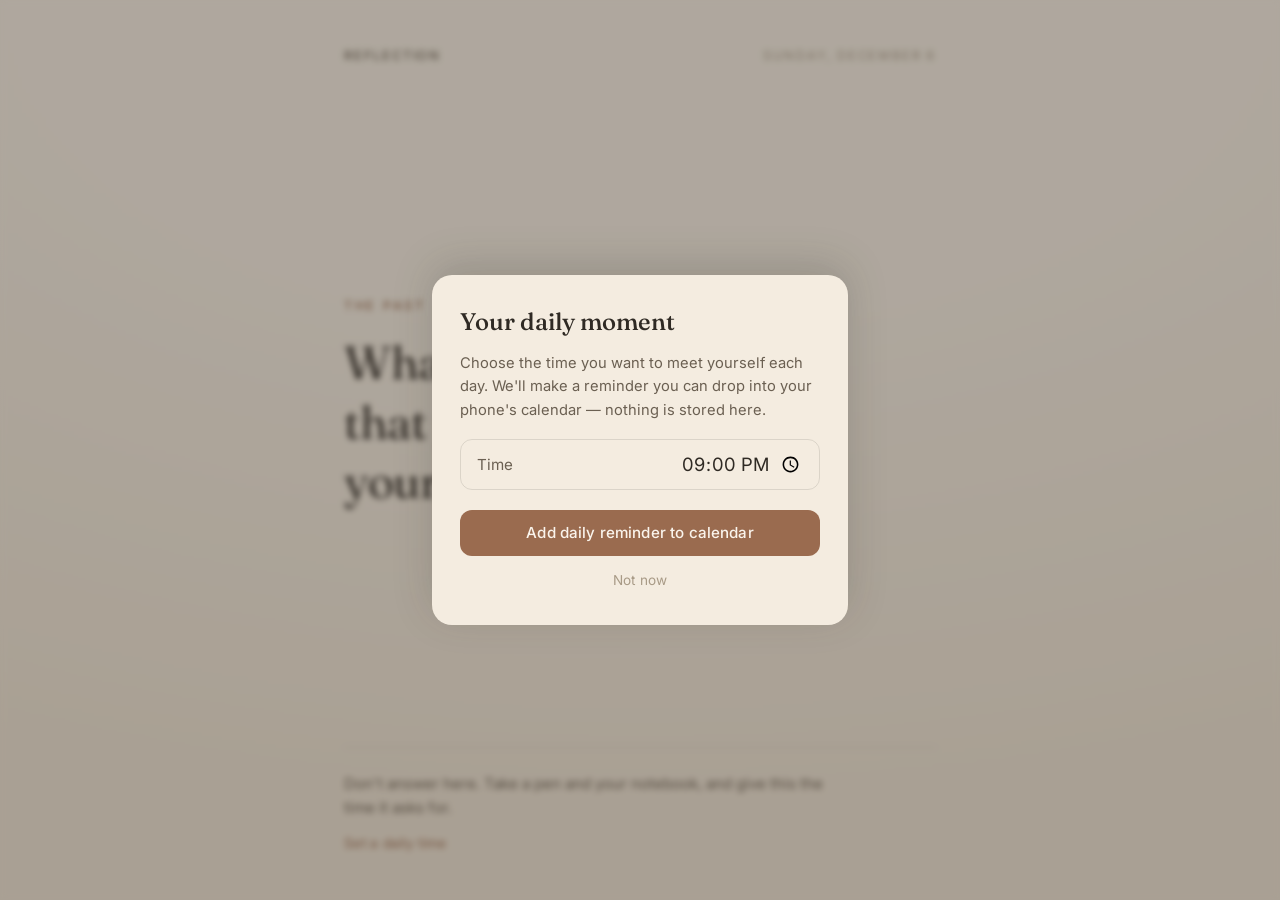
==== index.html @ e58444ba "Reflection: a daily question you answer on paper A single-screen static app. One deep question a day" ====
<!doctype html>
<html lang="en">
<head>
  <meta charset="utf-8" />
  <meta name="viewport" content="width=device-width, initial-scale=1, viewport-fit=cover" />
  <title>Reflection</title>
  <meta name="description" content="One deep question a day. You answer in a notebook, not here. No account, nothing saved." />
  <meta name="theme-color" content="#f4ece0" />

  <!-- A quiet serif for the question, a clean sans for everything small. -->
  <link rel="preconnect" href="https://fonts.googleapis.com" />
  <link rel="preconnect" href="https://fonts.gstatic.com" crossorigin />
  <link href="https://fonts.googleapis.com/css2?family=Fraunces:ital,opsz,wght@0,9..144,400;0,9..144,500;1,9..144,400&family=Inter:wght@400;500&display=swap" rel="stylesheet" />

  <link rel="stylesheet" href="css/style.css" />
</head>
<body>
  <main class="stage">
    <header class="masthead">
      <span class="brand">Reflection</span>
      <span class="date" id="date"></span>
    </header>

    <section class="prompt">
      <p class="category" id="category"></p>
      <h1 class="question" id="question">…</h1>
    </section>

    <footer class="ritual">
      <p class="instruction">
        Don't answer here. Take a pen and your notebook,
        and give this the time it asks for.
      </p>
      <button class="link-btn" id="openReminder" type="button">Set a daily time</button>
    </footer>
  </main>

  <!-- Reminder sheet: pick a time, download a recurring calendar reminder. -->
  <div class="sheet-backdrop" id="backdrop" hidden>
    <div class="sheet" role="dialog" aria-modal="true" aria-labelledby="sheetTitle">
      <h2 id="sheetTitle">Your daily moment</h2>
      <p class="sheet-copy">
        Choose the time you want to meet yourself each day.
        We'll make a reminder you can drop into your phone's calendar —
        nothing is stored here.
      </p>
      <label class="time-field">
        <span>Time</span>
        <input type="time" id="time" value="21:00" />
      </label>
      <button class="primary-btn" id="downloadIcs" type="button">Add daily reminder to calendar</button>
      <button class="link-btn close" id="closeReminder" type="button">Not now</button>
    </div>
  </div>

  <script src="js/questions.js"></script>
  <script src="js/app.js"></script>
</body>
</html>
---- css/style.css ----
/* Calm & warm: paper, warm ink, and a great deal of room to breathe. */

:root {
  --paper:      #f4ece0;
  --paper-deep: #ece1d1;
  --ink:        #2f2a24;
  --ink-soft:   #6b6052;
  --ink-faint:  #a89a86;
  --accent:     #9a6b4f;
  --line:       rgba(47, 42, 36, 0.12);

  --serif: "Fraunces", Georgia, "Times New Roman", serif;
  --sans:  "Inter", -apple-system, BlinkMacSystemFont, "Segoe UI", sans-serif;
}

* { box-sizing: border-box; margin: 0; padding: 0; }

html, body { height: 100%; }

body {
  background: var(--paper);
  /* a faint warm vignette so it feels like a page, not a screen */
  background-image: radial-gradient(120% 90% at 50% 0%, var(--paper) 40%, var(--paper-deep) 100%);
  color: var(--ink);
  font-family: var(--sans);
  -webkit-font-smoothing: antialiased;
  text-rendering: optimizeLegibility;
}

/* ── Single screen. Nothing to scroll. ─────────────────────────── */
.stage {
  min-height: 100dvh;
  max-width: 44rem;
  margin: 0 auto;
  padding: clamp(1.5rem, 5vw, 3rem) clamp(1.5rem, 6vw, 3.5rem);
  display: grid;
  grid-template-rows: auto 1fr auto;
  gap: 2rem;
}

/* ── Masthead ───────────────────────────────────────────────────── */
.masthead {
  display: flex;
  align-items: baseline;
  justify-content: space-between;
  font-size: 0.8rem;
  letter-spacing: 0.14em;
  text-transform: uppercase;
  color: var(--ink-faint);
}
.brand { font-weight: 500; color: var(--ink-soft); }
.date  { font-variant-numeric: tabular-nums; }

/* ── The question ───────────────────────────────────────────────── */
.prompt {
  align-self: center;
  display: flex;
  flex-direction: column;
  gap: 1.25rem;
  opacity: 0;
  transform: translateY(8px);
  animation: settle 1.2s cubic-bezier(0.2, 0.7, 0.2, 1) 0.15s forwards;
}
.category {
  font-size: 0.78rem;
  letter-spacing: 0.22em;
  text-transform: uppercase;
  color: var(--accent);
  font-weight: 500;
}
.question {
  font-family: var(--serif);
  font-weight: 400;
  font-size: clamp(1.7rem, 5.2vw, 2.9rem);
  line-height: 1.28;
  letter-spacing: -0.01em;
  text-wrap: balance;
}

@keyframes settle {
  to { opacity: 1; transform: none; }
}

/* ── Ritual footer ──────────────────────────────────────────────── */
.ritual {
  border-top: 1px solid var(--line);
  padding-top: 1.5rem;
  display: flex;
  flex-direction: column;
  gap: 0.9rem;
}
.instruction {
  font-size: 0.95rem;
  line-height: 1.6;
  color: var(--ink-soft);
  max-width: 32rem;
}
.link-btn {
  align-self: flex-start;
  background: none;
  border: none;
  padding: 0;
  font: inherit;
  font-size: 0.85rem;
  color: var(--accent);
  letter-spacing: 0.02em;
  cursor: pointer;
  border-bottom: 1px solid transparent;
  transition: border-color 0.2s ease;
}
.link-btn:hover { border-bottom-color: var(--accent); }

/* ── Reminder sheet ─────────────────────────────────────────────── */
.sheet-backdrop {
  position: fixed;
  inset: 0;
  background: rgba(47, 42, 36, 0.35);
  backdrop-filter: blur(3px);
  display: flex;
  align-items: flex-end;
  justify-content: center;
  padding: 1rem;
  animation: fade 0.25s ease forwards;
}
@keyframes fade { from { opacity: 0; } to { opacity: 1; } }

.sheet {
  background: var(--paper);
  width: 100%;
  max-width: 26rem;
  border-radius: 1.25rem 1.25rem 0 0;
  padding: 2rem 1.75rem 2.25rem;
  display: flex;
  flex-direction: column;
  gap: 1rem;
  box-shadow: 0 -10px 40px rgba(47, 42, 36, 0.18);
  animation: rise 0.3s cubic-bezier(0.2, 0.7, 0.2, 1) forwards;
}
@media (min-width: 30rem) {
  .sheet-backdrop { align-items: center; }
  .sheet { border-radius: 1.25rem; }
}
@keyframes rise { from { transform: translateY(24px); } to { transform: none; } }

.sheet h2 {
  font-family: var(--serif);
  font-weight: 500;
  font-size: 1.5rem;
}
.sheet-copy { font-size: 0.92rem; line-height: 1.6; color: var(--ink-soft); }

.time-field {
  display: flex;
  align-items: center;
  justify-content: space-between;
  gap: 1rem;
  padding: 0.75rem 1rem;
  border: 1px solid var(--line);
  border-radius: 0.75rem;
  font-size: 0.95rem;
  color: var(--ink-soft);
}
.time-field input[type="time"] {
  font: inherit;
  font-size: 1.15rem;
  color: var(--ink);
  border: none;
  background: none;
  text-align: right;
}

.primary-btn {
  margin-top: 0.25rem;
  padding: 0.85rem 1rem;
  border: none;
  border-radius: 0.75rem;
  background: var(--accent);
  color: #faf4ec;
  font: inherit;
  font-weight: 500;
  font-size: 0.95rem;
  letter-spacing: 0.01em;
  cursor: pointer;
  transition: filter 0.2s ease;
}
.primary-btn:hover { filter: brightness(1.06); }
.link-btn.close { align-self: center; color: var(--ink-faint); }

@media (prefers-reduced-motion: reduce) {
  .prompt, .sheet-backdrop, .sheet { animation: none; opacity: 1; transform: none; }
}
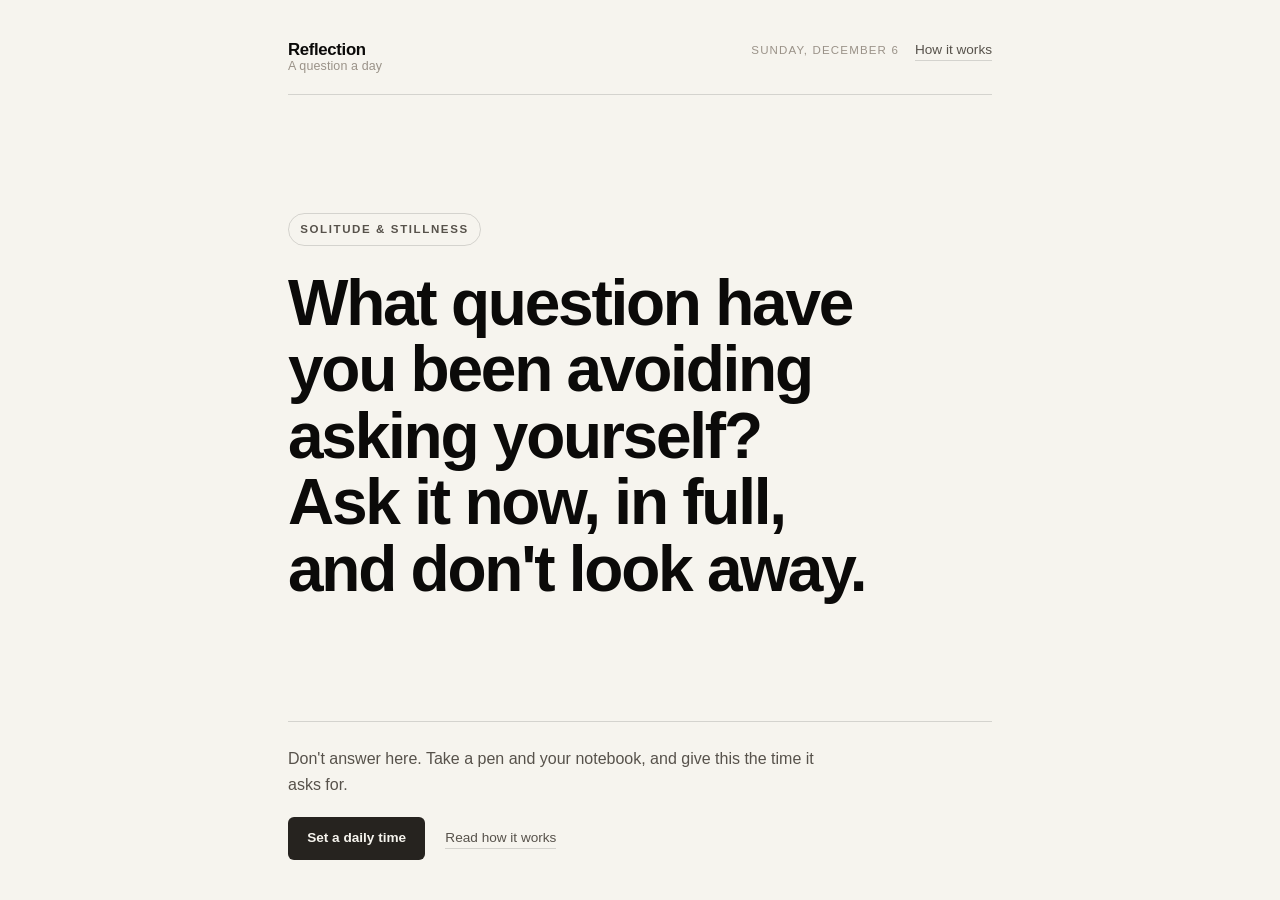
==== commit e929e2b5: "Redesign in Snowpeak style; add How-it-works page Rebase the visual design on Lexington Themes' Snow" ====
--- a/index.html
+++ b/index.html
@@ -5,20 +5,26 @@
   <meta name="viewport" content="width=device-width, initial-scale=1, viewport-fit=cover" />
   <title>Reflection</title>
   <meta name="description" content="One deep question a day. You answer in a notebook, not here. No account, nothing saved." />
-  <meta name="theme-color" content="#f4ece0" />
+  <meta name="theme-color" content="#f6f4ee" />
 
-  <!-- A quiet serif for the question, a clean sans for everything small. -->
-  <link rel="preconnect" href="https://fonts.googleapis.com" />
-  <link rel="preconnect" href="https://fonts.gstatic.com" crossorigin />
-  <link href="https://fonts.googleapis.com/css2?family=Fraunces:ital,opsz,wght@0,9..144,400;0,9..144,500;1,9..144,400&family=Inter:wght@400;500&display=swap" rel="stylesheet" />
+  <!-- Switzer — the Snowpeak typeface (free, via Fontshare). -->
+  <link rel="preconnect" href="https://api.fontshare.com" />
+  <link rel="preconnect" href="https://cdn.fontshare.com" crossorigin />
+  <link href="https://api.fontshare.com/v2/css?f[]=switzer@400,500,600,700,800&display=swap" rel="stylesheet" />
 
   <link rel="stylesheet" href="css/style.css" />
 </head>
 <body>
   <main class="stage">
     <header class="masthead">
-      <span class="brand">Reflection</span>
-      <span class="date" id="date"></span>
+      <div class="brand">
+        <span class="brand-mark">Reflection</span>
+        <span class="brand-sub">A question a day</span>
+      </div>
+      <div class="masthead-right">
+        <span class="date" id="date"></span>
+        <a class="nav-link" href="about.html">How it works</a>
+      </div>
     </header>
 
     <section class="prompt">
@@ -31,7 +37,10 @@
         Don't answer here. Take a pen and your notebook,
         and give this the time it asks for.
       </p>
-      <button class="link-btn" id="openReminder" type="button">Set a daily time</button>
+      <div class="ritual-actions">
+        <button class="btn-dark" id="openReminder" type="button">Set a daily time</button>
+        <a class="nav-link" href="about.html">Read how it works</a>
+      </div>
     </footer>
   </main>
 
@@ -48,8 +57,8 @@
         <span>Time</span>
         <input type="time" id="time" value="21:00" />
       </label>
-      <button class="primary-btn" id="downloadIcs" type="button">Add daily reminder to calendar</button>
-      <button class="link-btn close" id="closeReminder" type="button">Not now</button>
+      <button class="btn-dark btn-block" id="downloadIcs" type="button">Add daily reminder to calendar</button>
+      <button class="nav-link close" id="closeReminder" type="button">Not now</button>
     </div>
   </div>
 
--- a/css/style.css
+++ b/css/style.css
@@ -1,38 +1,41 @@
-/* Calm & warm: paper, warm ink, and a great deal of room to breathe. */
+/* Reflection — design based on Lexington Themes "Snowpeak":
+   warm cream ground, pure-black ink, the Switzer grotesque,
+   oversized editorial display type, and dark rounded buttons. */
 
 :root {
-  --paper:      #f4ece0;
-  --paper-deep: #ece1d1;
-  --ink:        #2f2a24;
-  --ink-soft:   #6b6052;
-  --ink-faint:  #a89a86;
-  --accent:     #9a6b4f;
-  --line:       rgba(47, 42, 36, 0.12);
-
-  --serif: "Fraunces", Georgia, "Times New Roman", serif;
-  --sans:  "Inter", -apple-system, BlinkMacSystemFont, "Segoe UI", sans-serif;
+  --paper:     #f6f4ee;  /* Snowpeak cream (oklch 0.976 0.004 95) */
+  --paper-2:   #efebe1;  /* a touch deeper — fields, cards */
+  --ink:       #0b0a09;  /* near-black for display */
+  --ink-soft:  #57524b;  /* muted body text */
+  --ink-faint: #9a9288;  /* labels, meta */
+  --dark:      #26231f;  /* dark button (oklch 0.21 0.006 70) */
+  --dark-hi:   #353029;
+  --line:      rgba(11, 10, 9, 0.14);
+
+  --font: "Switzer", -apple-system, BlinkMacSystemFont, "Segoe UI", sans-serif;
 }
 
 * { box-sizing: border-box; margin: 0; padding: 0; }
-
 html, body { height: 100%; }
 
 body {
   background: var(--paper);
-  /* a faint warm vignette so it feels like a page, not a screen */
-  background-image: radial-gradient(120% 90% at 50% 0%, var(--paper) 40%, var(--paper-deep) 100%);
   color: var(--ink);
-  font-family: var(--sans);
+  font-family: var(--font);
+  font-size: 16px;
+  line-height: 1.5;
   -webkit-font-smoothing: antialiased;
   text-rendering: optimizeLegibility;
 }
+
+a { color: inherit; }
 
 /* ── Single screen. Nothing to scroll. ─────────────────────────── */
 .stage {
   min-height: 100dvh;
-  max-width: 44rem;
+  max-width: 50rem;
   margin: 0 auto;
-  padding: clamp(1.5rem, 5vw, 3rem) clamp(1.5rem, 6vw, 3.5rem);
+  padding: clamp(1.25rem, 4vw, 2.5rem) clamp(1.25rem, 5vw, 3rem);
   display: grid;
   grid-template-rows: auto 1fr auto;
   gap: 2rem;
@@ -41,45 +44,69 @@
 /* ── Masthead ───────────────────────────────────────────────────── */
 .masthead {
   display: flex;
-  align-items: baseline;
+  align-items: flex-start;
   justify-content: space-between;
+  gap: 1rem;
+  padding-bottom: 1.25rem;
+  border-bottom: 1px solid var(--line);
+}
+.brand { display: flex; flex-direction: column; line-height: 1.15; }
+.brand-mark {
+  font-weight: 700;
+  font-size: 1.05rem;
+  letter-spacing: -0.02em;
+}
+.brand-sub {
+  font-size: 0.78rem;
+  color: var(--ink-faint);
+  letter-spacing: 0.01em;
+}
+.masthead-right {
+  display: flex;
+  align-items: center;
+  gap: 1rem;
   font-size: 0.8rem;
+}
+.date {
+  color: var(--ink-faint);
+  text-transform: uppercase;
+  letter-spacing: 0.1em;
+  font-size: 0.72rem;
+  font-weight: 500;
+  font-variant-numeric: tabular-nums;
+}
+
+/* ── The question — Snowpeak's oversized editorial display ──────── */
+.prompt {
+  align-self: center;
+  display: flex;
+  flex-direction: column;
+  gap: 1.5rem;
+  opacity: 0;
+  transform: translateY(10px);
+  animation: settle 1s cubic-bezier(0.2, 0.7, 0.2, 1) 0.12s forwards;
+}
+.category {
+  align-self: flex-start;
+  font-size: 0.72rem;
+  font-weight: 600;
   letter-spacing: 0.14em;
   text-transform: uppercase;
-  color: var(--ink-faint);
-}
-.brand { font-weight: 500; color: var(--ink-soft); }
-.date  { font-variant-numeric: tabular-nums; }
-
-/* ── The question ───────────────────────────────────────────────── */
-.prompt {
-  align-self: center;
-  display: flex;
-  flex-direction: column;
-  gap: 1.25rem;
-  opacity: 0;
-  transform: translateY(8px);
-  animation: settle 1.2s cubic-bezier(0.2, 0.7, 0.2, 1) 0.15s forwards;
-}
-.category {
-  font-size: 0.78rem;
-  letter-spacing: 0.22em;
-  text-transform: uppercase;
-  color: var(--accent);
-  font-weight: 500;
+  color: var(--ink-soft);
+  padding: 0.4rem 0.7rem;
+  border: 1px solid var(--line);
+  border-radius: 999px;
 }
 .question {
-  font-family: var(--serif);
-  font-weight: 400;
-  font-size: clamp(1.7rem, 5.2vw, 2.9rem);
-  line-height: 1.28;
-  letter-spacing: -0.01em;
+  font-weight: 700;
+  font-size: clamp(2rem, 6.4vw, 4rem);
+  line-height: 1.04;
+  letter-spacing: -0.035em;
   text-wrap: balance;
-}
-
-@keyframes settle {
-  to { opacity: 1; transform: none; }
-}
+  max-width: 18ch;
+}
+
+@keyframes settle { to { opacity: 1; transform: none; } }
 
 /* ── Ritual footer ──────────────────────────────────────────────── */
 .ritual {
@@ -87,34 +114,61 @@
   padding-top: 1.5rem;
   display: flex;
   flex-direction: column;
-  gap: 0.9rem;
+  gap: 1.25rem;
 }
 .instruction {
-  font-size: 0.95rem;
+  font-size: 1rem;
   line-height: 1.6;
   color: var(--ink-soft);
-  max-width: 32rem;
-}
-.link-btn {
-  align-self: flex-start;
+  max-width: 34rem;
+}
+.ritual-actions {
+  display: flex;
+  align-items: center;
+  gap: 1.25rem;
+  flex-wrap: wrap;
+}
+
+/* ── Buttons & links ────────────────────────────────────────────── */
+.btn-dark {
+  display: inline-flex;
+  align-items: center;
+  justify-content: center;
+  padding: 0.7rem 1.2rem;
+  border: none;
+  border-radius: 6px;
+  background: var(--dark);
+  color: var(--paper);
+  font: inherit;
+  font-weight: 600;
+  font-size: 0.85rem;
+  cursor: pointer;
+  transition: background 0.18s ease;
+}
+.btn-dark:hover { background: var(--dark-hi); }
+.btn-block { width: 100%; padding: 0.85rem 1.2rem; font-size: 0.9rem; }
+
+.nav-link {
   background: none;
   border: none;
   padding: 0;
   font: inherit;
   font-size: 0.85rem;
-  color: var(--accent);
-  letter-spacing: 0.02em;
+  font-weight: 500;
+  color: var(--ink-soft);
+  text-decoration: none;
   cursor: pointer;
-  border-bottom: 1px solid transparent;
-  transition: border-color 0.2s ease;
-}
-.link-btn:hover { border-bottom-color: var(--accent); }
+  border-bottom: 1px solid var(--line);
+  transition: border-color 0.18s ease, color 0.18s ease;
+}
+.nav-link:hover { color: var(--ink); border-bottom-color: var(--ink); }
 
 /* ── Reminder sheet ─────────────────────────────────────────────── */
+.sheet-backdrop[hidden] { display: none; }
 .sheet-backdrop {
   position: fixed;
   inset: 0;
-  background: rgba(47, 42, 36, 0.35);
+  background: rgba(11, 10, 9, 0.4);
   backdrop-filter: blur(3px);
   display: flex;
   align-items: flex-end;
@@ -127,64 +181,152 @@
 .sheet {
   background: var(--paper);
   width: 100%;
-  max-width: 26rem;
-  border-radius: 1.25rem 1.25rem 0 0;
+  max-width: 27rem;
+  border: 1px solid var(--line);
+  border-radius: 14px 14px 0 0;
   padding: 2rem 1.75rem 2.25rem;
   display: flex;
   flex-direction: column;
   gap: 1rem;
-  box-shadow: 0 -10px 40px rgba(47, 42, 36, 0.18);
+  box-shadow: 0 -12px 44px rgba(11, 10, 9, 0.18);
   animation: rise 0.3s cubic-bezier(0.2, 0.7, 0.2, 1) forwards;
 }
 @media (min-width: 30rem) {
   .sheet-backdrop { align-items: center; }
-  .sheet { border-radius: 1.25rem; }
+  .sheet { border-radius: 14px; }
 }
 @keyframes rise { from { transform: translateY(24px); } to { transform: none; } }
 
-.sheet h2 {
-  font-family: var(--serif);
-  font-weight: 500;
-  font-size: 1.5rem;
-}
-.sheet-copy { font-size: 0.92rem; line-height: 1.6; color: var(--ink-soft); }
+.sheet h2 { font-weight: 700; font-size: 1.5rem; letter-spacing: -0.02em; }
+.sheet-copy { font-size: 0.95rem; line-height: 1.6; color: var(--ink-soft); }
 
 .time-field {
   display: flex;
   align-items: center;
   justify-content: space-between;
   gap: 1rem;
-  padding: 0.75rem 1rem;
-  border: 1px solid var(--line);
-  border-radius: 0.75rem;
-  font-size: 0.95rem;
+  padding: 0.7rem 1rem;
+  border: 1px solid var(--line);
+  border-radius: 8px;
+  background: var(--paper-2);
+  font-size: 0.9rem;
   color: var(--ink-soft);
 }
 .time-field input[type="time"] {
   font: inherit;
-  font-size: 1.15rem;
+  font-size: 1.1rem;
+  font-weight: 500;
   color: var(--ink);
   border: none;
   background: none;
   text-align: right;
 }
-
-.primary-btn {
+.nav-link.close { align-self: center; border-bottom-color: transparent; color: var(--ink-faint); }
+
+/* ── About / How it works (scrollable editorial page) ──────────── */
+.doc {
+  max-width: 44rem;
+  margin: 0 auto;
+  padding: clamp(1.25rem, 4vw, 2.5rem) clamp(1.25rem, 5vw, 3rem) 5rem;
+}
+.doc .masthead { margin-bottom: clamp(2.5rem, 7vw, 4.5rem); }
+
+.hero { margin-bottom: clamp(2.5rem, 7vw, 4rem); }
+.eyebrow {
+  display: inline-block;
+  font-size: 0.72rem;
+  font-weight: 600;
+  letter-spacing: 0.14em;
+  text-transform: uppercase;
+  color: var(--ink-soft);
+  margin-bottom: 1.1rem;
+}
+.hero-title {
+  font-weight: 700;
+  font-size: clamp(2.4rem, 9vw, 5rem);
+  line-height: 0.98;
+  letter-spacing: -0.04em;
+  margin-bottom: 1.5rem;
+}
+.lead {
+  font-size: clamp(1.1rem, 2.6vw, 1.35rem);
+  line-height: 1.5;
+  color: var(--ink-soft);
+  max-width: 34rem;
+}
+
+.step {
+  display: grid;
+  grid-template-columns: 2.5rem 1fr;
+  gap: 1.25rem;
+  padding: 2rem 0;
+  border-top: 1px solid var(--line);
+}
+.step-num {
+  font-size: 0.95rem;
+  font-weight: 700;
+  color: var(--ink-faint);
+  font-variant-numeric: tabular-nums;
+  padding-top: 0.2rem;
+}
+.step h2 {
+  font-weight: 700;
+  font-size: clamp(1.3rem, 3.4vw, 1.75rem);
+  letter-spacing: -0.025em;
+  line-height: 1.12;
+  margin-bottom: 0.75rem;
+}
+.step p { color: var(--ink-soft); line-height: 1.65; margin-bottom: 0.75rem; }
+.step p:last-child { margin-bottom: 0; }
+.step strong { color: var(--ink); font-weight: 600; }
+
+.tags {
+  display: flex;
+  flex-wrap: wrap;
+  gap: 0.5rem;
   margin-top: 0.25rem;
-  padding: 0.85rem 1rem;
-  border: none;
-  border-radius: 0.75rem;
-  background: var(--accent);
-  color: #faf4ec;
-  font: inherit;
+}
+.tag {
+  font-size: 0.78rem;
   font-weight: 500;
-  font-size: 0.95rem;
-  letter-spacing: 0.01em;
-  cursor: pointer;
-  transition: filter 0.2s ease;
-}
-.primary-btn:hover { filter: brightness(1.06); }
-.link-btn.close { align-self: center; color: var(--ink-faint); }
+  color: var(--ink-soft);
+  padding: 0.35rem 0.7rem;
+  border: 1px solid var(--line);
+  border-radius: 999px;
+}
+
+.callout {
+  margin: 0.5rem 0;
+  padding: 1.1rem 1.25rem;
+  background: var(--paper-2);
+  border: 1px solid var(--line);
+  border-radius: 10px;
+  font-size: 0.92rem;
+  line-height: 1.6;
+  color: var(--ink-soft);
+}
+.callout code {
+  font-family: ui-monospace, "SF Mono", Menlo, Consolas, monospace;
+  font-size: 0.85em;
+  background: rgba(11, 10, 9, 0.06);
+  padding: 0.1rem 0.35rem;
+  border-radius: 4px;
+}
+
+.doc-footer {
+  margin-top: 3rem;
+  padding-top: 2rem;
+  border-top: 1px solid var(--line);
+  display: flex;
+  align-items: center;
+  gap: 1.25rem;
+  flex-wrap: wrap;
+}
+
+@media (max-width: 30rem) {
+  .step { grid-template-columns: 1fr; gap: 0.4rem; }
+  .step-num { padding-top: 0; }
+}
 
 @media (prefers-reduced-motion: reduce) {
   .prompt, .sheet-backdrop, .sheet { animation: none; opacity: 1; transform: none; }
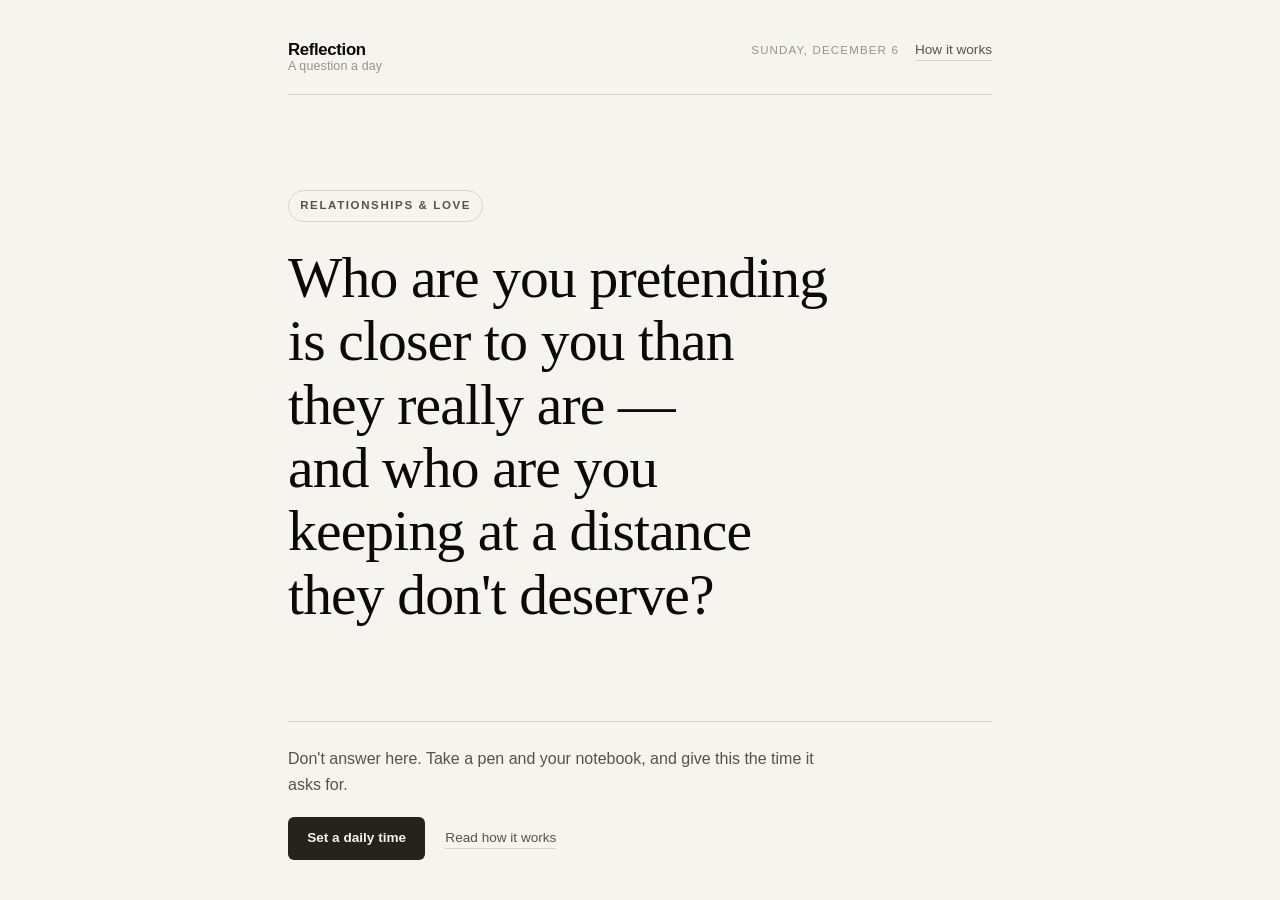
==== commit 84127cfd: "Serif/Switzer hybrid + rewrite How-it-works copy Pair Switzer with Zodiak (same foundry): the daily " ====
--- a/index.html
+++ b/index.html
@@ -10,7 +10,7 @@
   <!-- Switzer — the Snowpeak typeface (free, via Fontshare). -->
   <link rel="preconnect" href="https://api.fontshare.com" />
   <link rel="preconnect" href="https://cdn.fontshare.com" crossorigin />
-  <link href="https://api.fontshare.com/v2/css?f[]=switzer@400,500,600,700,800&display=swap" rel="stylesheet" />
+  <link href="https://api.fontshare.com/v2/css?f[]=switzer@400,500,600,700,800&f[]=zodiak@400,700&display=swap" rel="stylesheet" />
 
   <link rel="stylesheet" href="css/style.css" />
 </head>
--- a/css/style.css
+++ b/css/style.css
@@ -12,7 +12,8 @@
   --dark-hi:   #353029;
   --line:      rgba(11, 10, 9, 0.14);
 
-  --font: "Switzer", -apple-system, BlinkMacSystemFont, "Segoe UI", sans-serif;
+  --font:  "Switzer", -apple-system, BlinkMacSystemFont, "Segoe UI", sans-serif;
+  --serif: "Zodiak", Georgia, "Times New Roman", serif;  /* display voice */
 }
 
 * { box-sizing: border-box; margin: 0; padding: 0; }
@@ -98,12 +99,13 @@
   border-radius: 999px;
 }
 .question {
-  font-weight: 700;
-  font-size: clamp(2rem, 6.4vw, 4rem);
-  line-height: 1.04;
-  letter-spacing: -0.035em;
+  font-family: var(--serif);
+  font-weight: 400;
+  font-size: clamp(1.9rem, 5.8vw, 3.6rem);
+  line-height: 1.1;
+  letter-spacing: -0.015em;
   text-wrap: balance;
-  max-width: 18ch;
+  max-width: 19ch;
 }
 
 @keyframes settle { to { opacity: 1; transform: none; } }
@@ -197,7 +199,7 @@
 }
 @keyframes rise { from { transform: translateY(24px); } to { transform: none; } }
 
-.sheet h2 { font-weight: 700; font-size: 1.5rem; letter-spacing: -0.02em; }
+.sheet h2 { font-family: var(--serif); font-weight: 400; font-size: 1.6rem; letter-spacing: -0.01em; }
 .sheet-copy { font-size: 0.95rem; line-height: 1.6; color: var(--ink-soft); }
 
 .time-field {
@@ -242,10 +244,11 @@
   margin-bottom: 1.1rem;
 }
 .hero-title {
-  font-weight: 700;
-  font-size: clamp(2.4rem, 9vw, 5rem);
-  line-height: 0.98;
-  letter-spacing: -0.04em;
+  font-family: var(--serif);
+  font-weight: 400;
+  font-size: clamp(2.3rem, 8vw, 4.6rem);
+  line-height: 1.03;
+  letter-spacing: -0.02em;
   margin-bottom: 1.5rem;
 }
 .lead {
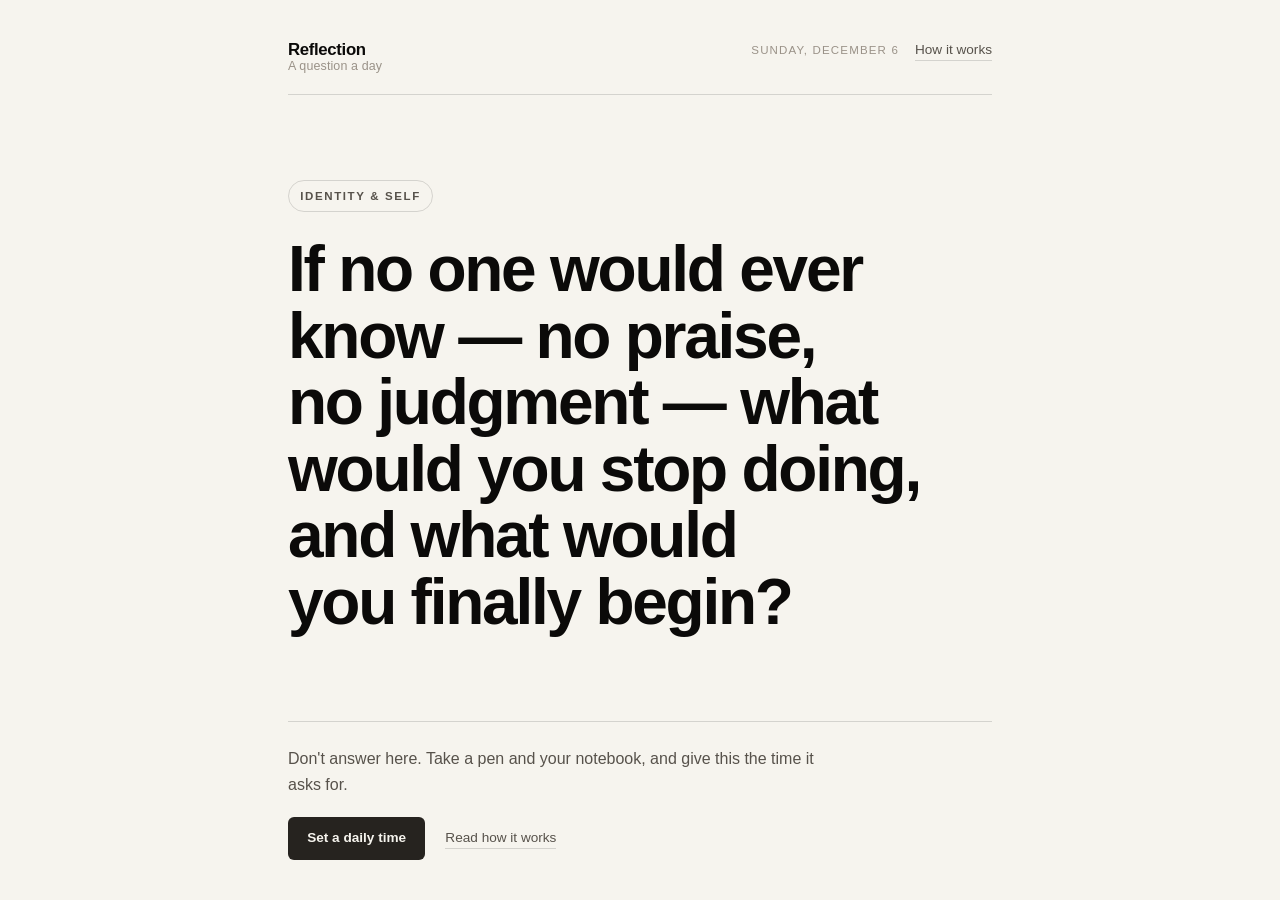
==== commit 200495b7: "Revert to all-Switzer Snowpeak type; keep humanized copy Drop the Zodiak serif hybrid and restore th" ====
--- a/index.html
+++ b/index.html
@@ -10,7 +10,7 @@
   <!-- Switzer — the Snowpeak typeface (free, via Fontshare). -->
   <link rel="preconnect" href="https://api.fontshare.com" />
   <link rel="preconnect" href="https://cdn.fontshare.com" crossorigin />
-  <link href="https://api.fontshare.com/v2/css?f[]=switzer@400,500,600,700,800&f[]=zodiak@400,700&display=swap" rel="stylesheet" />
+  <link href="https://api.fontshare.com/v2/css?f[]=switzer@400,500,600,700,800&display=swap" rel="stylesheet" />
 
   <link rel="stylesheet" href="css/style.css" />
 </head>
--- a/css/style.css
+++ b/css/style.css
@@ -12,8 +12,7 @@
   --dark-hi:   #353029;
   --line:      rgba(11, 10, 9, 0.14);
 
-  --font:  "Switzer", -apple-system, BlinkMacSystemFont, "Segoe UI", sans-serif;
-  --serif: "Zodiak", Georgia, "Times New Roman", serif;  /* display voice */
+  --font: "Switzer", -apple-system, BlinkMacSystemFont, "Segoe UI", sans-serif;
 }
 
 * { box-sizing: border-box; margin: 0; padding: 0; }
@@ -99,13 +98,12 @@
   border-radius: 999px;
 }
 .question {
-  font-family: var(--serif);
-  font-weight: 400;
-  font-size: clamp(1.9rem, 5.8vw, 3.6rem);
-  line-height: 1.1;
-  letter-spacing: -0.015em;
+  font-weight: 700;
+  font-size: clamp(2rem, 6.4vw, 4rem);
+  line-height: 1.04;
+  letter-spacing: -0.035em;
   text-wrap: balance;
-  max-width: 19ch;
+  max-width: 18ch;
 }
 
 @keyframes settle { to { opacity: 1; transform: none; } }
@@ -199,7 +197,7 @@
 }
 @keyframes rise { from { transform: translateY(24px); } to { transform: none; } }
 
-.sheet h2 { font-family: var(--serif); font-weight: 400; font-size: 1.6rem; letter-spacing: -0.01em; }
+.sheet h2 { font-weight: 700; font-size: 1.5rem; letter-spacing: -0.02em; }
 .sheet-copy { font-size: 0.95rem; line-height: 1.6; color: var(--ink-soft); }
 
 .time-field {
@@ -244,11 +242,10 @@
   margin-bottom: 1.1rem;
 }
 .hero-title {
-  font-family: var(--serif);
-  font-weight: 400;
-  font-size: clamp(2.3rem, 8vw, 4.6rem);
-  line-height: 1.03;
-  letter-spacing: -0.02em;
+  font-weight: 700;
+  font-size: clamp(2.4rem, 9vw, 5rem);
+  line-height: 0.98;
+  letter-spacing: -0.04em;
   margin-bottom: 1.5rem;
 }
 .lead {
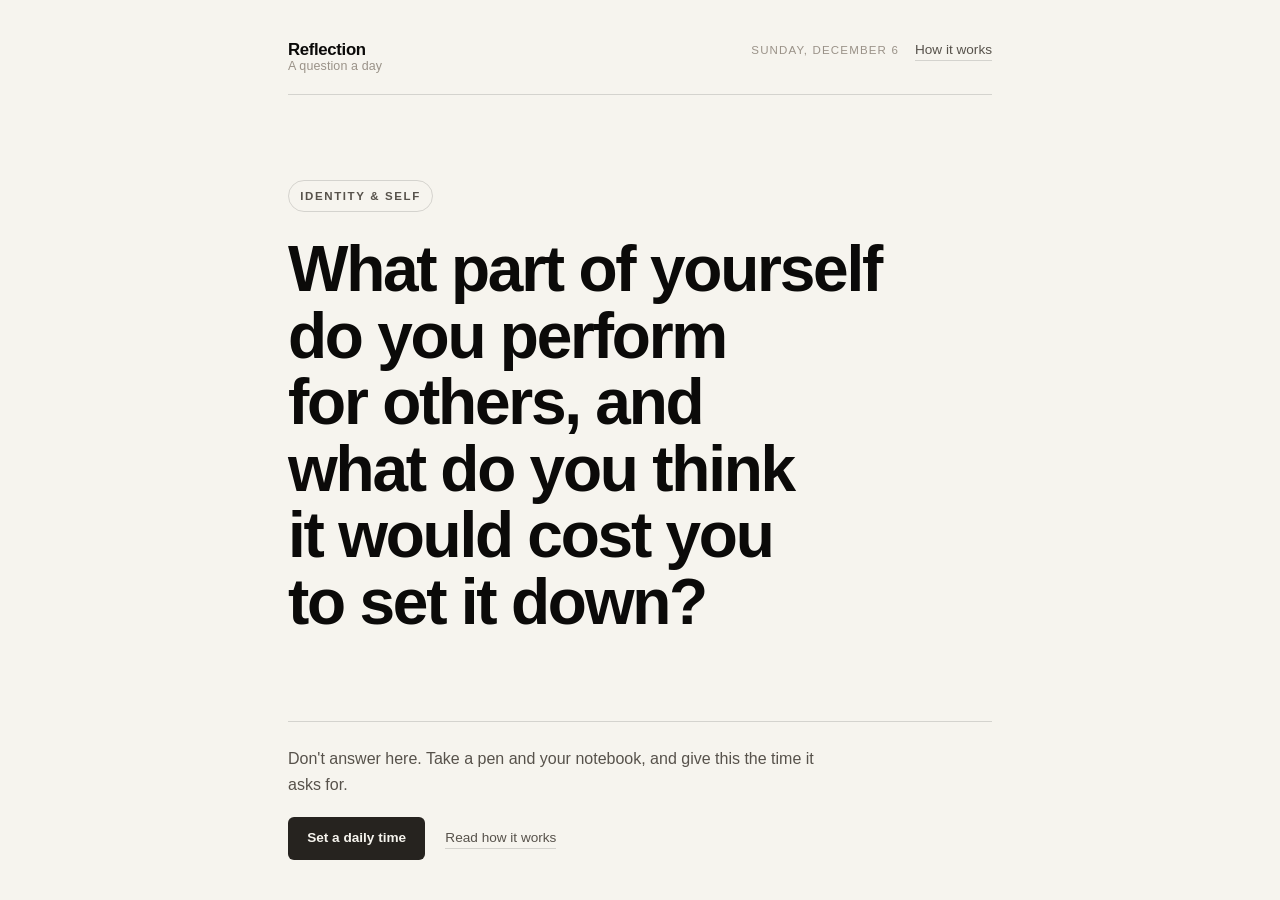
==== commit 12dcd029: "Make it an installable PWA (iPhone + Android) Add a web app manifest, app icons (192/512/maskable + " ====
--- a/index.html
+++ b/index.html
@@ -6,6 +6,14 @@
   <title>Reflection</title>
   <meta name="description" content="One deep question a day. You answer in a notebook, not here. No account, nothing saved." />
   <meta name="theme-color" content="#f6f4ee" />
+
+  <!-- Install as an app (PWA). -->
+  <link rel="manifest" href="manifest.webmanifest" />
+  <link rel="apple-touch-icon" href="icons/apple-touch-icon.png" />
+  <meta name="apple-mobile-web-app-capable" content="yes" />
+  <meta name="mobile-web-app-capable" content="yes" />
+  <meta name="apple-mobile-web-app-status-bar-style" content="default" />
+  <meta name="apple-mobile-web-app-title" content="Reflection" />
 
   <!-- Switzer — the Snowpeak typeface (free, via Fontshare). -->
   <link rel="preconnect" href="https://api.fontshare.com" />
@@ -64,5 +72,6 @@
 
   <script src="js/questions.js"></script>
   <script src="js/app.js"></script>
+  <script src="js/pwa.js"></script>
 </body>
 </html>
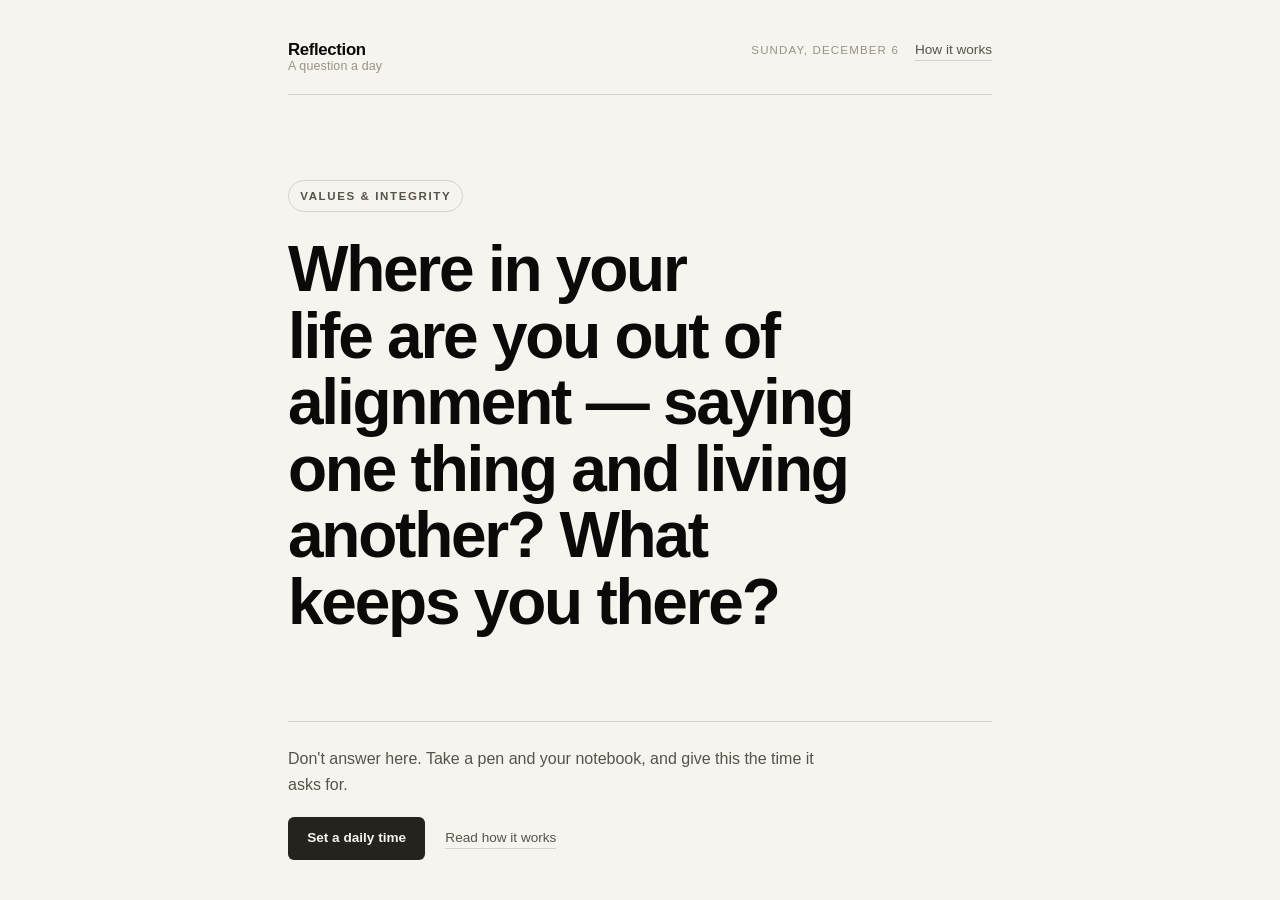
==== commit 13b5ca85: "Add Android "Install app" hint Show a subtle outlined "Install app" button on the main screen only w" ====
--- a/index.html
+++ b/index.html
@@ -47,6 +47,9 @@
       </p>
       <div class="ritual-actions">
         <button class="btn-dark" id="openReminder" type="button">Set a daily time</button>
+        <button class="install-hint" id="installBtn" type="button" hidden>
+          <span aria-hidden="true">↓</span> Install app
+        </button>
         <a class="nav-link" href="about.html">Read how it works</a>
       </div>
     </footer>
--- a/css/style.css
+++ b/css/style.css
@@ -163,6 +163,25 @@
 }
 .nav-link:hover { color: var(--ink); border-bottom-color: var(--ink); }
 
+/* Install hint — only shown (via JS) when the browser offers to install. */
+.install-hint {
+  display: inline-flex;
+  align-items: center;
+  gap: 0.4rem;
+  padding: 0.5rem 0.85rem;
+  border: 1px solid var(--line);
+  border-radius: 6px;
+  background: none;
+  font: inherit;
+  font-size: 0.82rem;
+  font-weight: 500;
+  color: var(--ink-soft);
+  cursor: pointer;
+  transition: border-color 0.18s ease, color 0.18s ease;
+}
+.install-hint:hover { border-color: var(--ink); color: var(--ink); }
+.install-hint[hidden] { display: none; }
+
 /* ── Reminder sheet ─────────────────────────────────────────────── */
 .sheet-backdrop[hidden] { display: none; }
 .sheet-backdrop {
